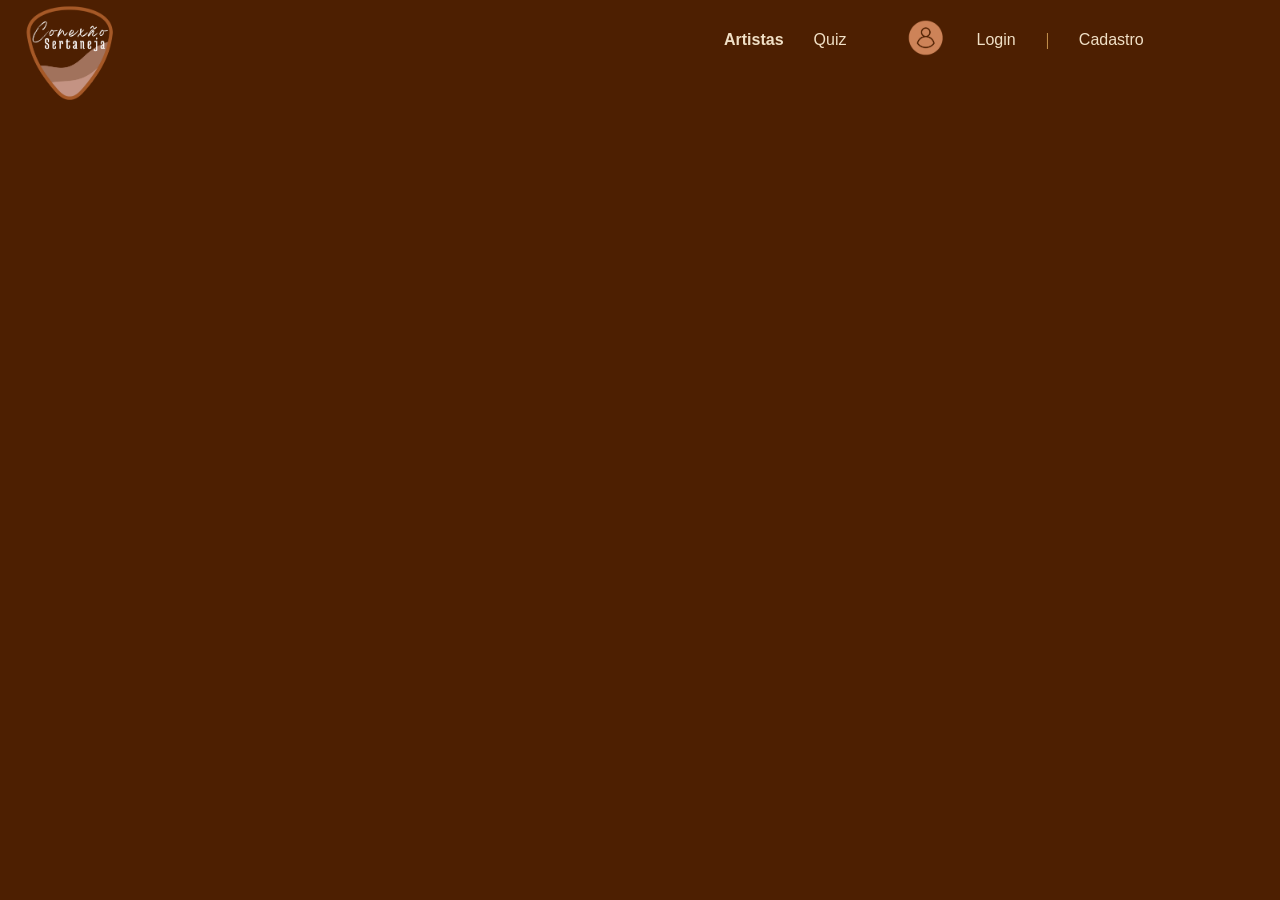
==== Site/public/artistas.html @ bc59ec84 "Adicionando API e Finalizando Tela Home" ====
<!DOCTYPE html>
<html lang="en">

<head>
  <meta charset="UTF-8">
  <meta http-equiv="X-UA-Compatible" content="IE=edge">
  <meta name="viewport" content="width=device-width, initial-scale=1.0">

  <title>Conexão Sertaneja | Página Inicial</title>

  <script src="./js/sessao.js"></script>

  <link rel="stylesheet" href="./css/estilo.css">
  <link rel="icon" href="./assets/icon/Logo.ico">
  <link href="https://fonts.cdnfonts.com/css/angelica-rytes" rel="stylesheet">
 <link rel="preconnect" href="https://fonts.googleapis.com">
<link rel="preconnect" href="https://fonts.gstatic.com" crossorigin>
<link href="https://fonts.googleapis.com/css2?family=Medula+One&family=Playfair+Display+SC:ital,wght@0,400;0,700;0,900;1,400;1,700;1,900&display=swap" rel="stylesheet">
</head>

<body>
  <div class="header">
    <div class="container">
      <div class="logo">
        <a href="index.html"><img src="assets/icon/Logo.png" alt=""></a>
      </div>
      <ul class="navbar">
        <li class="agora">
          <a href="#">Artistas</a>
        </li>
        <li>
          <a href="quiz.html">Quiz</a>
        </li>
        <li>
        <li>
          <img src="assets/imgs/usuario.png" alt="" width="40px" height="auto">
        </li>
        <li>
          <a href="login.html">Login</a>
        </li>
        <li>|</li>
        <li>
          <a href="cadastro.html">Cadastro</a>
        </li>
      </ul>
    </div>
  </div>
---- Site/public/css/estilo.css ----
@import url('https://fonts.cdnfonts.com/css/angelica-rytes');


body {
  margin: 0;
  padding: 0;
  background-color: #4d1f01;
}

:root {
  --tamanho-header: 80px;
  --tamanho-banner: calc(100vh - var(--tamanho-header) - var(--tamanho-footer) - 2px);
  --tamanho-simulador: calc(100vh - var(--tamanho-header) - var(--tamanho-footer) - 2px);
  --tamanho-login: calc(100vh - var(--tamanho-header) - var(--tamanho-footer) - 2px);
  --tamanho-footer: 60px;
}

.container {
  display: flex;
  width: 80%;
}

.header {
  height: var(--tamanho-header);
}

.header .container {
  justify-content: space-between;
  align-items: center;
  height: 100%;
}

.header a {
  text-decoration: none;
  color: #f1e0c6;
  font-family: Helvetica;
}

.agora {
  font-weight: 700;
}

.navbar {
  width: 300px;
  display: flex;
  align-items: center;
  justify-content: space-around;
  list-style: none;
  color: #e3b062;
  gap: 30px;
}

.logo img {
  width: 100px;
  height: auto;
  margin-top: 30px;
  margin-left: 20px;
}

/* BANNER */
.banner {
  height: var(--tamanho-banner);
  color: white;
  background-image: url('../assets/imgs/Violao.png');
  background-repeat: no-repeat;
  background-size: contain;
  display: flex;
  align-items: center;
  min-height: 90vh;
}

.banner .container {
  display: flex;
  flex-direction: column;
  justify-content: center;
  align-items: flex-end;
  height: 100%;
  width: 100%;
  padding-right: 55px;
  margin-top: 80px;
}

.linha {
  width: 50vw;
  height: 2px;
  margin: 20px 0;
  background-color: white;
  align-self: flex-end;
}

.banner .container .texto {
  max-width: 500px;
  text-align: right;
  margin-right: 55px;
  font-size: 25px;
  color: #f1e0c6;

}

.banner .container p {
  margin: 0;
  padding: 0;
}

.banner .container .titulo {
  display: flex;
  flex-direction: column;
  align-items: flex-end;
  margin-right: 55px;
  line-height: 0.6;
}

.banner .container .conexao {
  font-family: 'Angelica Rytes', sans-serif;
  font-size: 170px;

}

.banner .container .sertaneja {
  font-family: "Medula One", system-ui;
  font-size: 140px;
}

.banner .container .btn {
  align-self: end;
  margin-right: 110px;
  margin-top: 20px;
  padding: 12px 30px;
  background-color: #f1e0c6;
  color: #4d1f01;
  text-decoration: none;
  border-radius: 25px;
  font-size: 18px;
  text-align: center;
  cursor: pointer;
}


/* ARTISTAS EM DESTAQUE */

.social {
  background-color: #4d1f01;
  display: flex;
  justify-content: center;
}

.social .container {
  justify-content: center;
  display: flex;
  flex-direction: column;
  align-items: center;
}

.box img {
  width: 250px;
}

.social .container .boxes {
  display: flex;
  justify-content: space-around;
  width: 100%;
  padding: 30px 0;
  flex-wrap: wrap;
}

.social h4 {
  font-family: 'Angelica Rytes', sans-serif;
  font-size: 35px;
}

.box {
  display: flex;
  flex-direction: column;
  justify-content: center;
  align-items: center;
  background-color: #a65927;
  border-radius: 25px;
  padding: 5px;
}

.artistas {
  width: 100%;
  text-align: center;
  margin-bottom: 20px;
}

.artistas h2 {
  font-family: "Playfair Display SC", serif;
  font-weight: 700;
  font-size: 50px;
  color: #ffd699;
  letter-spacing: 2px;
  text-align: center;
  margin: 0;
}

.social button {
  display: block;
  margin: 20px auto;
  padding: 12px 30px;
  background-color: #e6c08b;
  color: #4d1f01;
  border: none;
  border-radius: 25px;
  font-size: 20px;
  font-family: 'Poppins', sans-serif;
  cursor: pointer;
  transition: 0.3s;
}

.social button:hover {
  background-color: #ffd699;
  transform: scale(1.05);
}


/* MÚSICAS */
.lista {
  display: flex;
  flex-direction: column;
}

.musica {
  background-color: #eee;
  border-radius: 50px;
  display: flex;
  align-items: center;
  padding-right: 20px;
 gap : 10px
}

.musica img {
  width: 80px;
  height: 80px;
  border-radius: 50%;
  border: 6px solid #4d1f01;
  object-fit: cover;
}

.musica span {
  background-color: #eee;
  font-weight: bold;
  margin: 0;
}


.linha-fim {
  justify-content: center;
  display: flex;
  margin: 20px 0;
}

.linha-meio {
  justify-content: space-around;
  display: flex;
  margin: 20px 0;
}

.linha-topo {
  justify-content: space-between;
  display: flex;
  margin: 20px 0;
}


.top-musicas {
  width: 80%;
  margin: 40px auto;
  padding: 20px;
  background-color: #a65927;
  border-radius: 30px;
}

.top-musicas h2 {
  font-family: "Playfair Display SC", serif;
  font-weight: 700;
  font-size: 40px;
  color: #ffd699;
  text-align: center;
}


/* FOOTER */

.footer {
  background-color: #32b9cd;
  height: 150px;
  color: #fff;
  display: flex;
  font-size: 15px;
}

.footer .container {
  justify-content: center;
  text-align: center;
}

.footer .container .version {
  font-size: 12px;
}

/* LOGIN */

.login {
  height: var(--tamanho-login);
  background-image: url('../assets/imgs/Fundo.png');
  background-size: cover;
}

.login .container {
  justify-content: center;
  align-items: center;
  height: 100%;
}

.card {
  width: 50%;
  background-color: #a65927;
  border-radius: 10px;
  display: flex;
  align-items: center;
  justify-content: space-evenly;
  color: palevioletred;
  flex-direction: column;
  padding: 20px 0;
}

.card h2 {
  margin: 0;
  font-size: 50px;
  font-family: "Medula One", system-ui;
  color: #f1e0c6;
}

.formulario {
  display: flex;
  height: 90%;
  width: 80%;
  justify-content: space-around;
  flex-direction: column;
}

.formulario span {
  font-size: 15px;
  font-weight: 800;
}

.formulario input {
  border: 2px solid #32b9cd;
  text-align: center;
  border-radius: 10px;
  margin: 0;
}

.formulario select {
  border: 2px solid #32b9cd;
  background-color: white;
  color: gray;
  height: 36px;
  text-align: center;
  border-radius: 10px;
  margin: 0;
}

.campo {
  display: flex;
  flex-direction: column;
  justify-content: start;
  padding: 5px 0;
}

.botao {
  cursor: pointer;
  font-family: "Barlow", sans-serif;
  border: 0;
  border-radius: 5px;
  font-weight: 600;
  font-size: 18px;
  color: #fff;
  background-color: #ED145B;
  width: 120px;
  height: 30px;
  align-self: center;
  margin-top: 20px;
}

.loading-div {
  width: 50px;
  display: none;
}

.loading-div img {
  height: 50px;
  width: 50px;
}

#div_erros_login {
  display: none
}

/* FORMULARIO */

.alerta_erro {
  display: flex;
  justify-content: flex-end;
}

.card_erro {
  display: none;
  background-color: #fff;
  color: black;
  width: 230px;
  position: fixed;
  border-radius: 4px;
  border: #ED145B 3px solid;
  padding: 10px;
  margin-right: 10%;
}

.card_erro #mensagem_erro {
  font-weight: 500;
  font-size: 20px;
}

.formulario .tipo_campo {
  font-size: 20px;
  font-weight: 600 !important;
}

.formulario {
  display: flex;
  flex-direction: column;
}

input {
  margin-bottom: 10px;
  border: 2px solid #32b9cd;
  padding: 10px;
  text-align: center;
  border-radius: 10px;
}

.btn {
  font-family: "Barlow", sans-serif;
  border: 0;
  border-radius: 5px;
  font-weight: 600;
  font-size: 18px;
  padding: 10px 15px;
  color: white;
  background-color: #ED145B;
  width: 120px;
  align-self: center;
  margin-top: 5px;
}

.loading-div {
  width: 50px;
  margin: auto;
  display: none;
}

.loading-div img {
  height: 50px;
  width: 50px;
}

/* SIMULADOR */

.simulador {
  color: white;
}

.simulador .container {
  flex-direction: column;
  overflow: scroll;
  height: var(--tamanho-simulador);
}

/* ALERTA */

#alerta {
  position: absolute;
  right: 0;
  bottom: 0;
}

.mensagem-alarme {
  background-color: white;
  border-radius: 5px;
  width: 300px;
  height: 80px;
  margin: 10px;
  padding: 10px 0;
  display: flex;
  justify-content: space-evenly;
  align-items: center;
}

.mensagem-alarme h3 {
  font-size: 14px;
  margin: 0;
}

.mensagem-alarme .informacao {
  width: 66%;
}

.alarme-sino {
  width: 48px;
  height: 48px;
  animation-name: bell;
  animation-duration: 4s;
  background-image: url('https://cdn-icons-png.flaticon.com/512/1157/1157000.png');
  background-size: cover;
  animation-iteration-count: infinite;
}

@keyframes bell {
  0% {
    transform: rotate(25deg)
  }

  25% {
    transform: rotate(-25deg)
  }

  50% {
    transform: rotate(25deg)
  }

  75% {
    transform: rotate(-25deg)
  }

  100% {
    transform: rotate(25deg)
  }
}
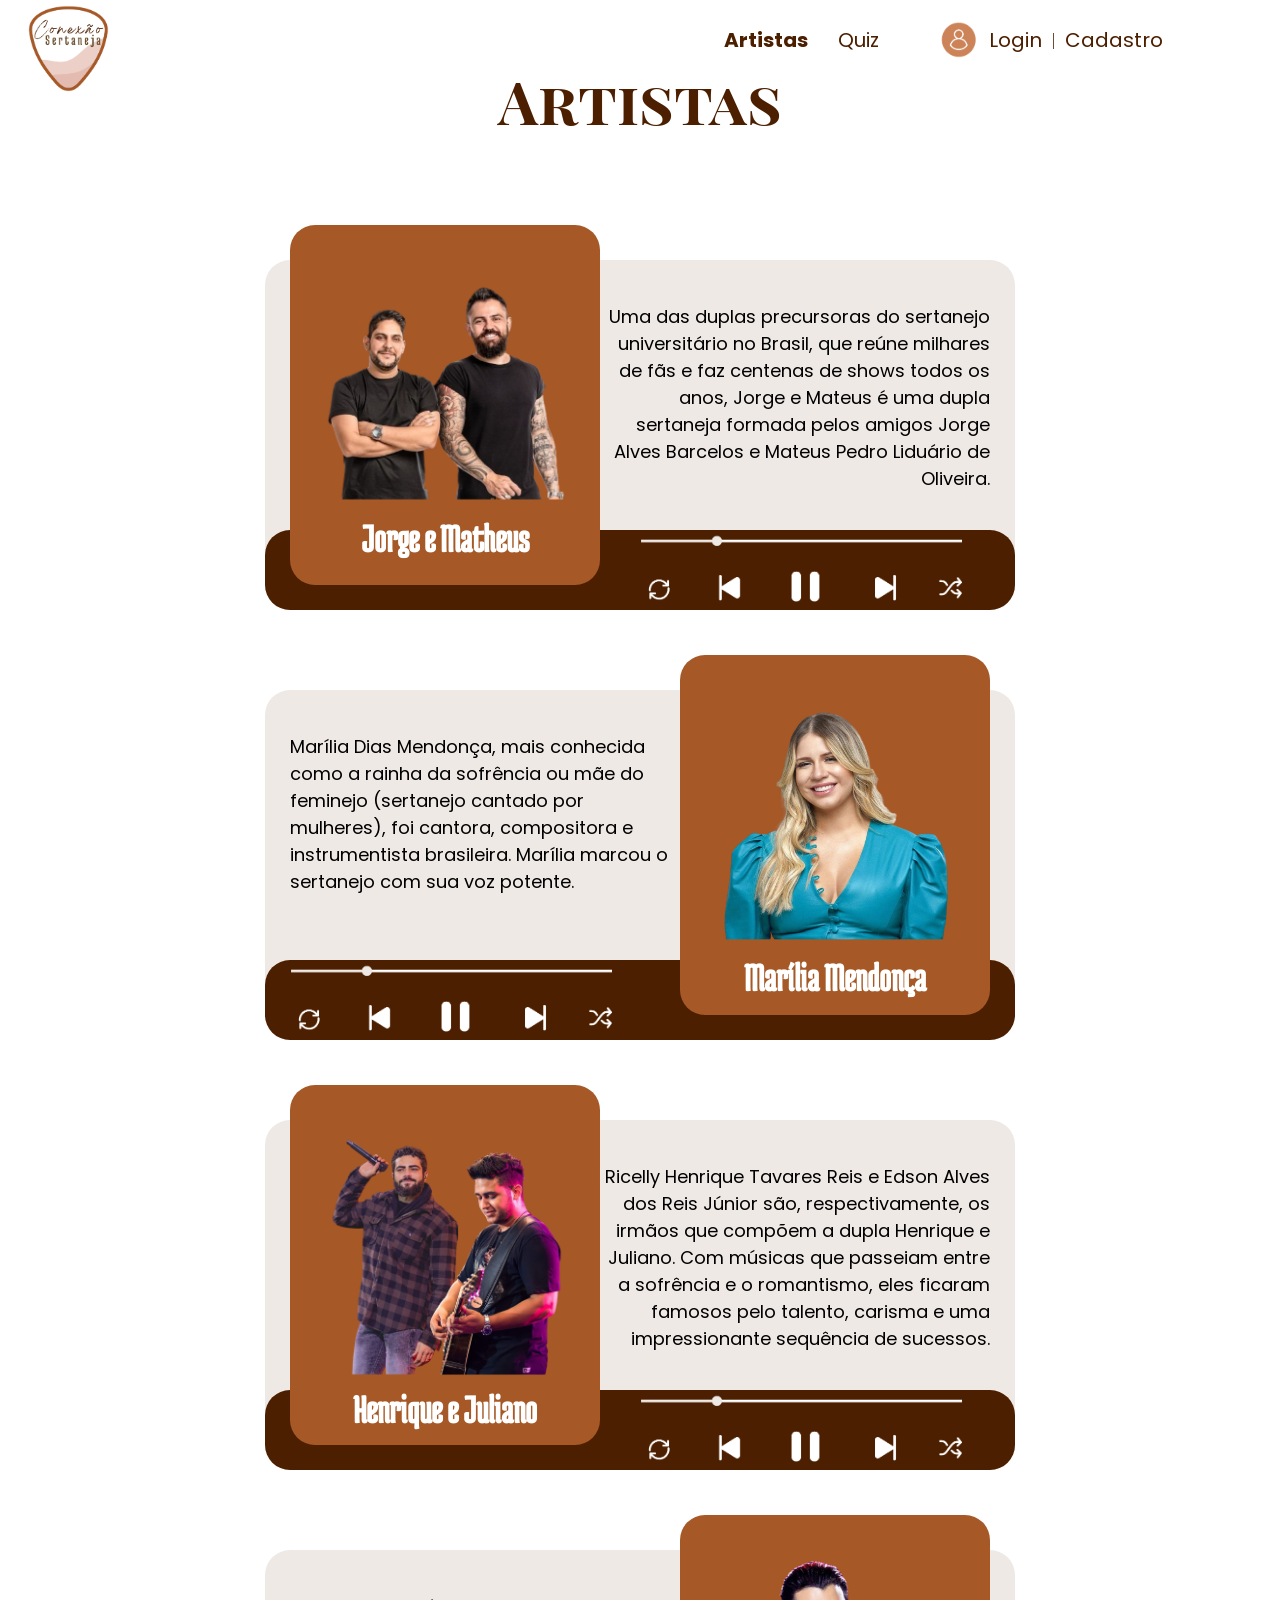
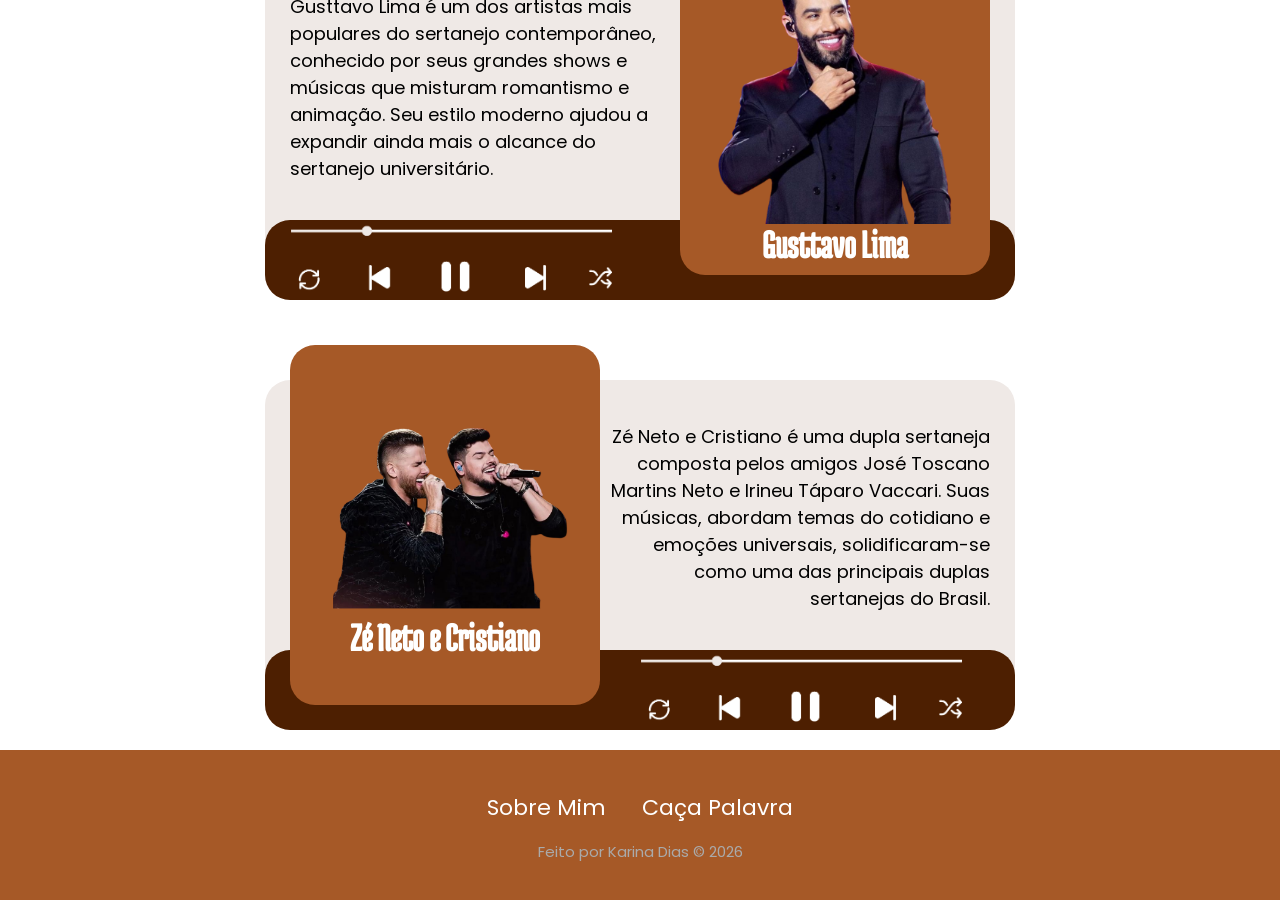
==== commit 5fec9c75: "página artistas finalizada" ====
--- a/Site/public/artistas.html
+++ b/Site/public/artistas.html
@@ -10,19 +10,23 @@
 
   <script src="./js/sessao.js"></script>
 
-  <link rel="stylesheet" href="./css/estilo.css">
+  <link rel="stylesheet" href="./css/artistas.css">
   <link rel="icon" href="./assets/icon/Logo.ico">
   <link href="https://fonts.cdnfonts.com/css/angelica-rytes" rel="stylesheet">
- <link rel="preconnect" href="https://fonts.googleapis.com">
-<link rel="preconnect" href="https://fonts.gstatic.com" crossorigin>
-<link href="https://fonts.googleapis.com/css2?family=Medula+One&family=Playfair+Display+SC:ital,wght@0,400;0,700;0,900;1,400;1,700;1,900&display=swap" rel="stylesheet">
+  <link rel="icon" href="./assets/icon/Logo.ico">
+  <link href="https://fonts.cdnfonts.com/css/angelica-rytes" rel="stylesheet">
+  <link rel="preconnect" href="https://fonts.googleapis.com">
+  <link rel="preconnect" href="https://fonts.gstatic.com" crossorigin>
+  <link
+    href="https://fonts.googleapis.com/css2?family=Medula+One&family=Playfair+Display+SC:ital,wght@0,400;0,700;0,900;1,400;1,700;1,900&family=Poppins:ital,wght@0,100;0,200;0,300;0,400;0,500;0,600;0,700;0,800;0,900;1,100;1,200;1,300;1,400;1,500;1,600;1,700;1,800;1,900&display=swap"
+    rel="stylesheet">
 </head>
 
 <body>
   <div class="header">
     <div class="container">
       <div class="logo">
-        <a href="index.html"><img src="assets/icon/Logo.png" alt=""></a>
+        <a href="index.html"><img src="assets/icon/Logo2.png" alt=""></a>
       </div>
       <ul class="navbar">
         <li class="agora">
@@ -32,16 +36,99 @@
           <a href="quiz.html">Quiz</a>
         </li>
         <li>
-        <li>
-          <img src="assets/imgs/usuario.png" alt="" width="40px" height="auto">
-        </li>
-        <li>
+        <li class="area-user">
+          <img src="assets/imgs/usuario.png" alt="">
           <a href="login.html">Login</a>
-        </li>
-        <li>|</li>
-        <li>
+          <span>|</span>
           <a href="cadastro.html">Cadastro</a>
         </li>
       </ul>
     </div>
-  </div>+  </div>
+
+  <div class="main">
+    <h1>Artistas</h1>
+    <div class="container1">
+      <div class="container2">
+        <img src="assets/imgs/jorge_matheus.png" alt="jorge e matheus">
+        <h3>Jorge e Matheus</h3>
+      </div>
+      <p>Uma das duplas precursoras do sertanejo universitário no Brasil, que reúne milhares de fãs e faz centenas de
+        shows todos os anos, Jorge e Mateus é uma dupla sertaneja formada pelos amigos Jorge Alves Barcelos e Mateus
+        Pedro Liduário de Oliveira. </p>
+      <div class="container3">
+        <img src="assets/imgs/playerMusic.png" alt="player de musica">
+      </div>
+
+    </div>
+    <div class="container-right">
+      <div class="container2">
+        <img src="assets/imgs/marilia.png" alt="marilia">
+        <h3>Marília Mendonça</h3>
+      </div>
+      <p>Marília Dias Mendonça, mais conhecida como a rainha da sofrência ou mãe do feminejo (sertanejo cantado por
+        mulheres), foi cantora, compositora e instrumentista brasileira. Marília marcou o sertanejo com sua voz potente.
+      </p>
+      <div class="container-right1">
+        <img src="assets/imgs/playerMusic.png" alt="player de musica">
+      </div>
+
+    </div>
+    <div class="container1">
+      <div class="container2">
+        <img src="assets/imgs/henrique_juliano.png" alt="henrique e juliano">
+        <h3>Henrique e Juliano</h3>
+      </div>
+      <p>Ricelly Henrique Tavares Reis e Edson Alves dos Reis Júnior são, respectivamente, os irmãos que compõem a dupla
+        Henrique e Juliano. Com músicas que passeiam entre a sofrência e o romantismo, eles ficaram famosos pelo
+        talento, carisma e uma impressionante sequência de sucessos.</p>
+      <div class="container3">
+        <img src="assets/imgs/playerMusic.png" alt="player de musica">
+      </div>
+
+    </div>
+    <div class="container-right">
+      <div class="container2">
+        <img src="assets/imgs/gusttavo.png" alt="gustavo lima">
+        <h3>Gusttavo Lima</h3>
+      </div>
+      <p>Gusttavo Lima é um dos artistas mais populares do sertanejo contemporâneo, conhecido por seus grandes shows e
+        músicas que misturam romantismo e animação. Seu estilo moderno ajudou a expandir ainda mais o alcance do
+        sertanejo universitário.</p>
+      <div class="container-right1">
+        <img src="assets/imgs/playerMusic.png" alt="player de musica">
+      </div>
+
+    </div>
+    <div class="container1">
+      <div class="container2">
+        <img src="assets/imgs/ze_cristiano.png" alt="ze neto e cristiano">
+        <h3>Zé Neto e Cristiano</h3>
+      </div>
+      <p>Zé Neto e Cristiano é uma dupla sertaneja composta pelos amigos José Toscano Martins Neto e Irineu Táparo
+        Vaccari. Suas músicas, abordam temas do cotidiano e emoções universais, solidificaram-se como uma das principais
+        duplas sertanejas do Brasil.</p>
+      <div class="container3">
+        <img src="assets/imgs/playerMusic.png" alt="player de musica">
+      </div>
+    </div>
+  </div>
+
+
+  <div class="footer">
+    <ul class="list">
+      <li>
+        <a href="sobremim.html">Sobre Mim</a>
+      </li>
+      <li>
+        <a href="cacapalavra.html">Caça Palavra</a>
+      </li>
+    </ul>
+    <p class="copyright">
+      Feito por Karina Dias &copy; 2026
+    </p>
+
+
+</body>
+
+</html>
--- a/Site/public/css/artistas.css
+++ b/Site/public/css/artistas.css
@@ -0,0 +1,239 @@
+@import url('https://fonts.cdnfonts.com/css/angelica-rytes');
+
+
+body {
+    margin: 0;
+    padding: 0;
+    box-sizing: border-box;
+    background-color: #ffffff;
+}
+
+.container {
+    display: flex;
+    width: 80%;
+}
+
+
+:root {
+    --tamanho-header: 80px;
+    --tamanho-main: min-height: 100vh;
+    --tamanho-footer: 70px;
+}
+
+
+.header {
+    height: var(--tamanho-header);
+}
+
+.header .container {
+    justify-content: space-between;
+    align-items: center;
+    height: 100%;
+}
+
+.header a {
+    text-decoration: none;
+    color: #4d1f01;
+    font-family: 'Poppins', sans-serif;
+    font-size: 20px;
+}
+
+.agora {
+    font-weight: 700;
+}
+
+.navbar {
+    width: 300px;
+    display: flex;
+    align-items: center;
+    justify-content: space-around;
+    list-style: none;
+    color: #4d1f01;
+    gap: 30px;
+}
+
+.navbar li {
+    display: flex;
+    align-items: center;
+    gap: 10px;
+}
+
+/*
+.navbar .area-user{
+  margin-left: 100px;
+}
+*/
+.navbar .area-user img {
+    width: 40px;
+    height: auto;
+}
+
+.logo img {
+    width: 100px;
+    height: auto;
+    margin-top: 30px;
+    margin-left: 20px;
+}
+
+.main {
+    height: var(--tamanho-main);
+    display: flex;
+    align-items: center;
+    flex-direction: column;
+    gap: 80px;
+}
+
+.main h1 {
+    text-align: center;
+    font-weight: 600;
+    font-family: "Playfair Display SC", serif;
+    font-size: 60px;
+    color: #4d1f01;
+    margin-top: -20px;
+}
+
+.main .container1 {
+    position: relative;
+    display: flex;
+    flex-direction: row;
+    background-color: #efe9e6;
+    border-radius: 25px;
+    padding: 25px;
+    width: 700px;
+    height: 300px;
+}
+
+.main .container1 p {
+    text-align: right;
+    color: black;
+    font-size: 18px;
+    font-family: 'Poppins', sans-serif;
+}
+
+.main .container-right p {
+    text-align: left;
+    color: black;
+    font-size: 18px;
+    font-family: 'Poppins', sans-serif;
+}
+
+.main .container2 {
+    display: flex;
+    flex-direction: column;
+    justify-content: center;
+    align-items: center;
+    background-color: #a65927;
+    border-radius: 25px;
+    width: 400px;
+    height: 360px;
+    margin-top: -60px;
+    position: relative;
+    z-index: 2;
+}
+
+.main .container2 img {
+    padding: 30px 30px 0 30px;
+    width: 250px;
+    height: auto;
+}
+
+.main .container2 h3 {
+    font-family: "Medula One", system-ui;
+    color: #ffffff;
+    margin: 0;
+    font-size: 40px;
+}
+
+.main .container3 {
+    flex-direction: row;
+    background-color: #4d1f01;
+    border-radius: 25px;
+    height: 80px;
+    width: 100%;
+    margin-top: auto;
+    position: absolute;
+    bottom: 0;
+    left: 0;
+    z-index: 1;
+}
+
+.main .container3 img {
+    width: 380px;
+    height: 100px;
+    margin-top: -10px;
+    margin-left: 350px;
+}
+
+
+
+.main .container-right {
+    position: relative;
+    display: flex;
+    flex-direction: row-reverse;
+    background-color: #efe9e6;
+    border-radius: 25px;
+    padding: 25px;
+    width: 700px;
+    height: 300px;
+}
+
+.main .container-right1 {
+    flex-direction: row-reverse;
+    background-color: #4d1f01;
+    border-radius: 25px;
+    height: 80px;
+    width: 100%;
+    margin-top: auto;
+    position: absolute;
+    bottom: 0;
+    left: 0;
+    z-index: 1;
+}
+
+.main .container-right1 img {
+    width: 380px;
+    height: 100px;
+    margin-top: -10px;
+}
+
+
+
+
+/* FOOTER */
+
+.footer {
+    background-color: #a65927;
+    height: var(--tamanho-footer);
+    padding: 40px 0;
+    font-family: 'Poppins', sans-serif;
+    margin-top: 20px;
+}
+
+.footer ul {
+    margin-top: 0;
+    padding: 0;
+    list-style: none;
+    /* estilo da lista*/
+    font-size: 22px;
+    text-align: center;
+    line-height: 1.6;
+    /* altura da linha*/
+    margin-bottom: 0;
+}
+
+.footer ul li {
+    display: inline-block;
+    padding: 0 15px;
+}
+
+.footer ul li a {
+    text-decoration: none;
+    color: #fff;
+}
+
+.footer .copyright {
+    margin-top: 15px;
+    text-align: center;
+    font-size: 15px;
+    color: #aaa;
+}
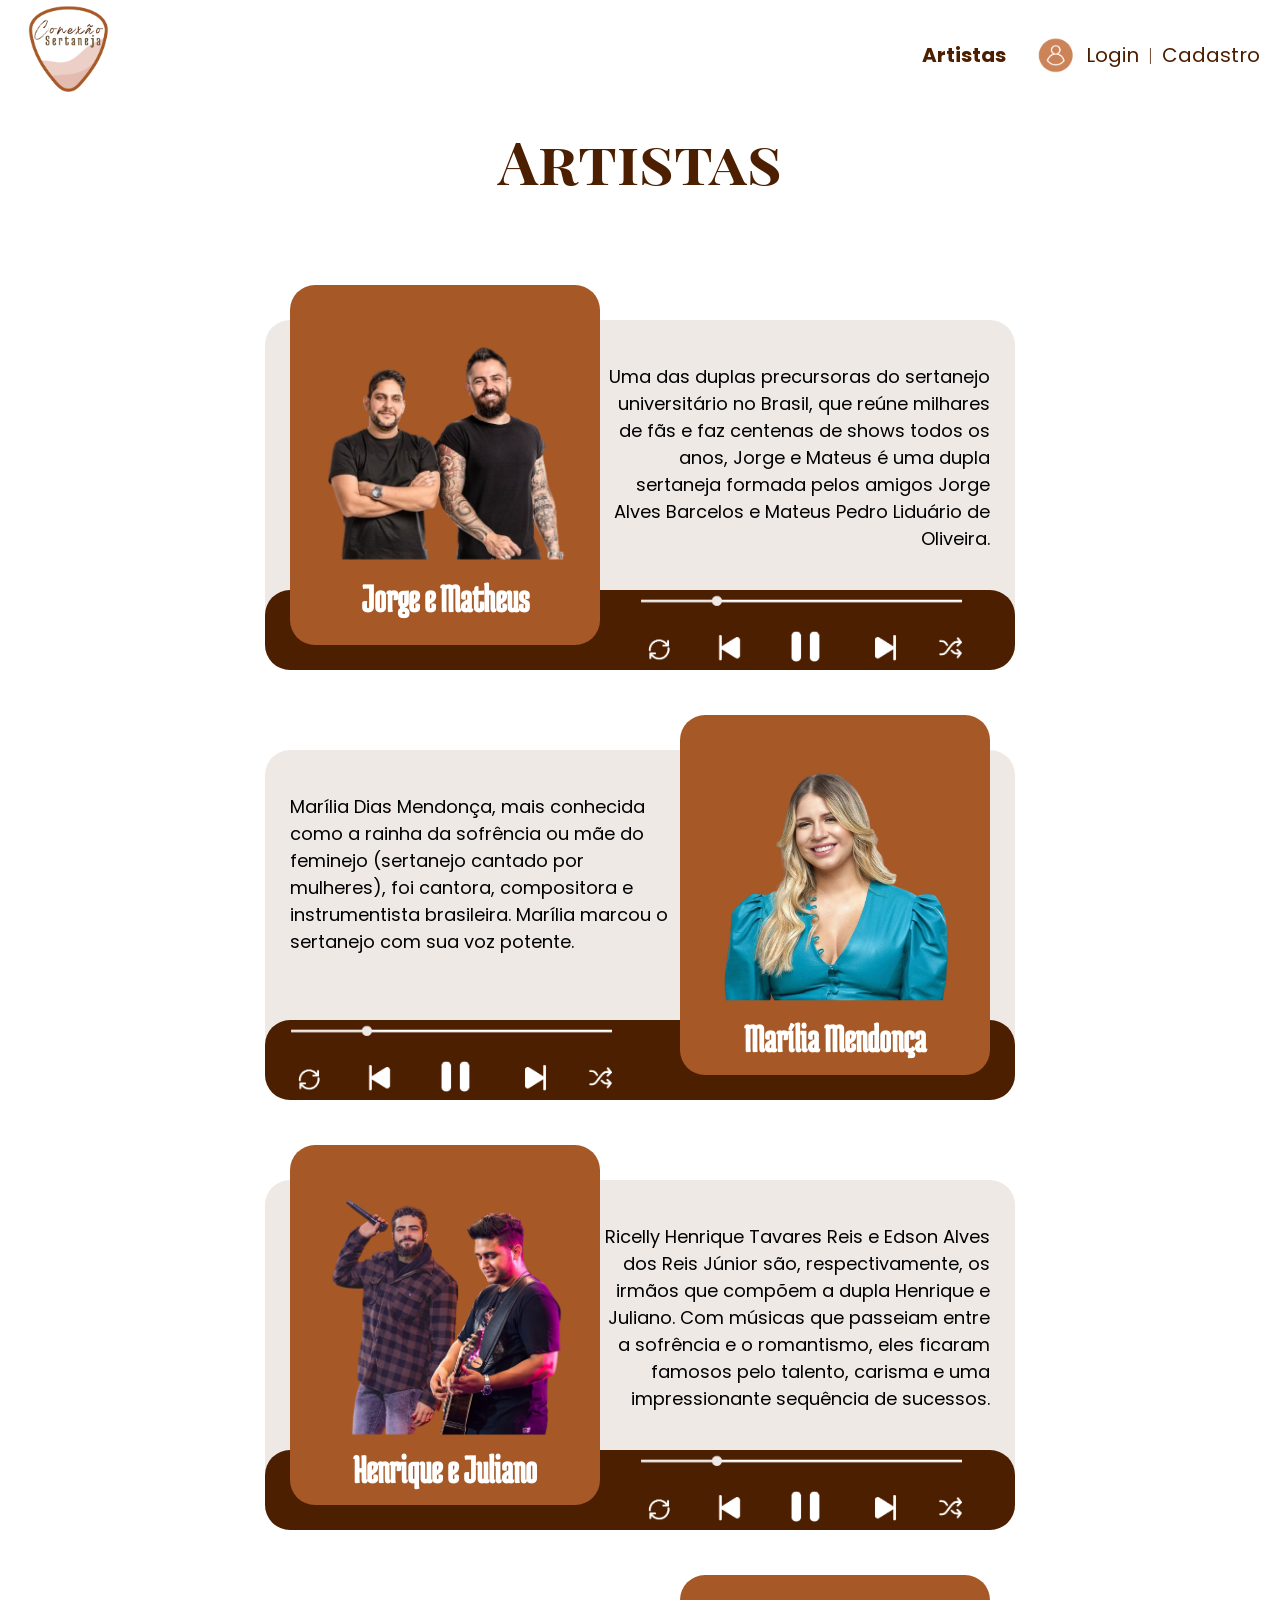
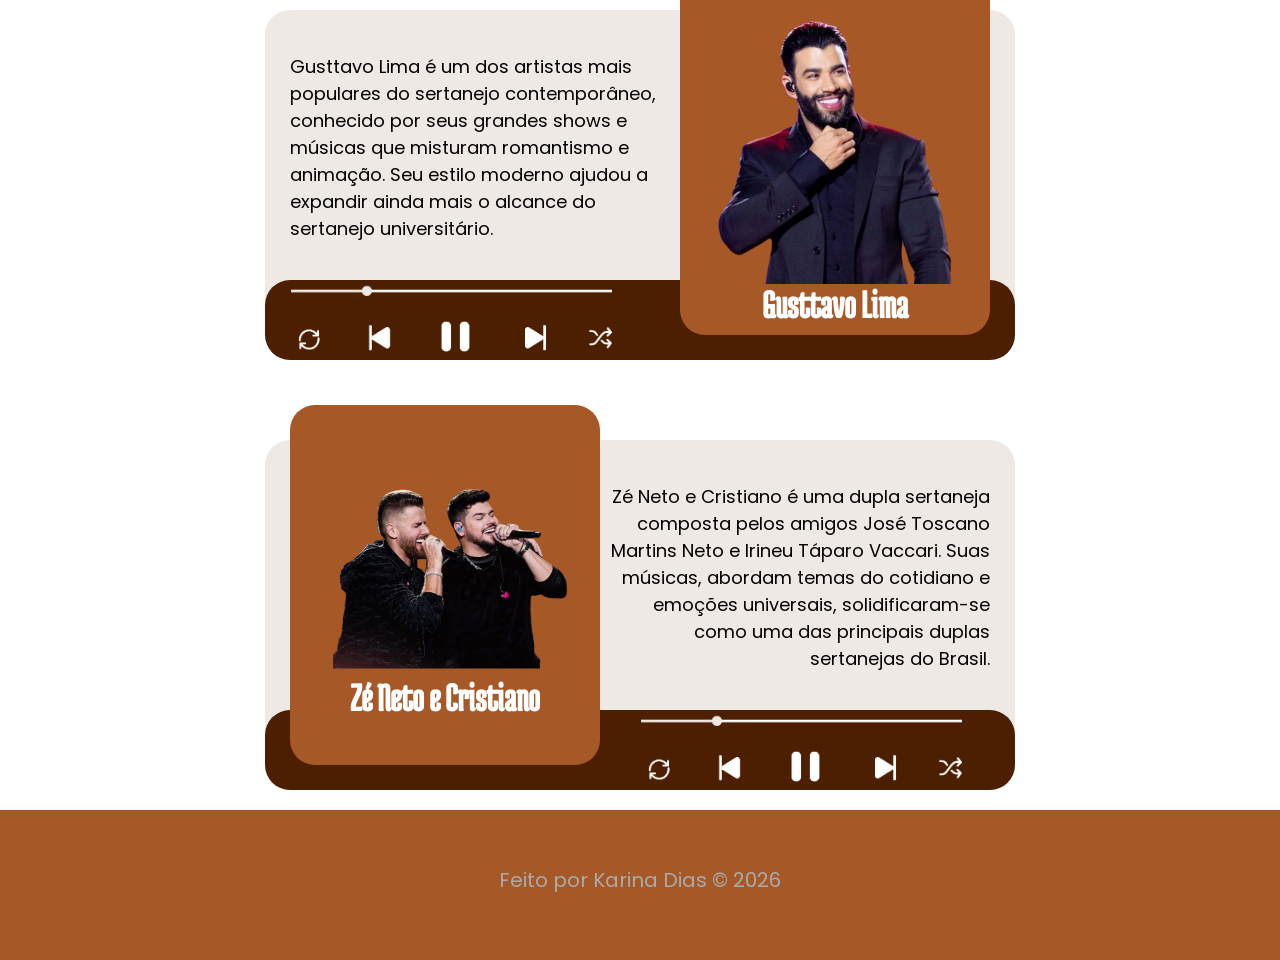
==== commit 52644cc8: "Ajustes Finais" ====
--- a/Site/public/artistas.html
+++ b/Site/public/artistas.html
@@ -31,9 +31,6 @@
       <ul class="navbar">
         <li class="agora">
           <a href="#">Artistas</a>
-        </li>
-        <li>
-          <a href="quiz.html">Quiz</a>
         </li>
         <li>
         <li class="area-user">
@@ -116,14 +113,14 @@
 
 
   <div class="footer">
-    <ul class="list">
+    <!-- <ul class="list">
       <li>
         <a href="sobremim.html">Sobre Mim</a>
       </li>
       <li>
         <a href="cacapalavra.html">Caça Palavra</a>
       </li>
-    </ul>
+    </ul> -->
     <p class="copyright">
       Feito por Karina Dias &copy; 2026
     </p>
--- a/Site/public/css/artistas.css
+++ b/Site/public/css/artistas.css
@@ -8,12 +8,6 @@
     background-color: #ffffff;
 }
 
-.container {
-    display: flex;
-    width: 80%;
-}
-
-
 :root {
     --tamanho-header: 80px;
     --tamanho-main: min-height: 100vh;
@@ -27,8 +21,9 @@
 
 .header .container {
     justify-content: space-between;
-    align-items: center;
-    height: 100%;
+    display: flex;
+   max-width: 100%;
+    padding: 0 20px 0 20px;
 }
 
 .header a {
@@ -43,13 +38,10 @@
 }
 
 .navbar {
-    width: 300px;
-    display: flex;
-    align-items: center;
-    justify-content: space-around;
+    display: flex;;
     list-style: none;
     color: #4d1f01;
-    gap: 30px;
+    gap: 15px;
 }
 
 .navbar li {
@@ -58,11 +50,6 @@
     gap: 10px;
 }
 
-/*
-.navbar .area-user{
-  margin-left: 100px;
-}
-*/
 .navbar .area-user img {
     width: 40px;
     height: auto;
@@ -71,8 +58,6 @@
 .logo img {
     width: 100px;
     height: auto;
-    margin-top: 30px;
-    margin-left: 20px;
 }
 
 .main {
@@ -89,7 +74,6 @@
     font-family: "Playfair Display SC", serif;
     font-size: 60px;
     color: #4d1f01;
-    margin-top: -20px;
 }
 
 .main .container1 {
@@ -234,6 +218,6 @@
 .footer .copyright {
     margin-top: 15px;
     text-align: center;
-    font-size: 15px;
+    font-size: 20px;
     color: #aaa;
 }
